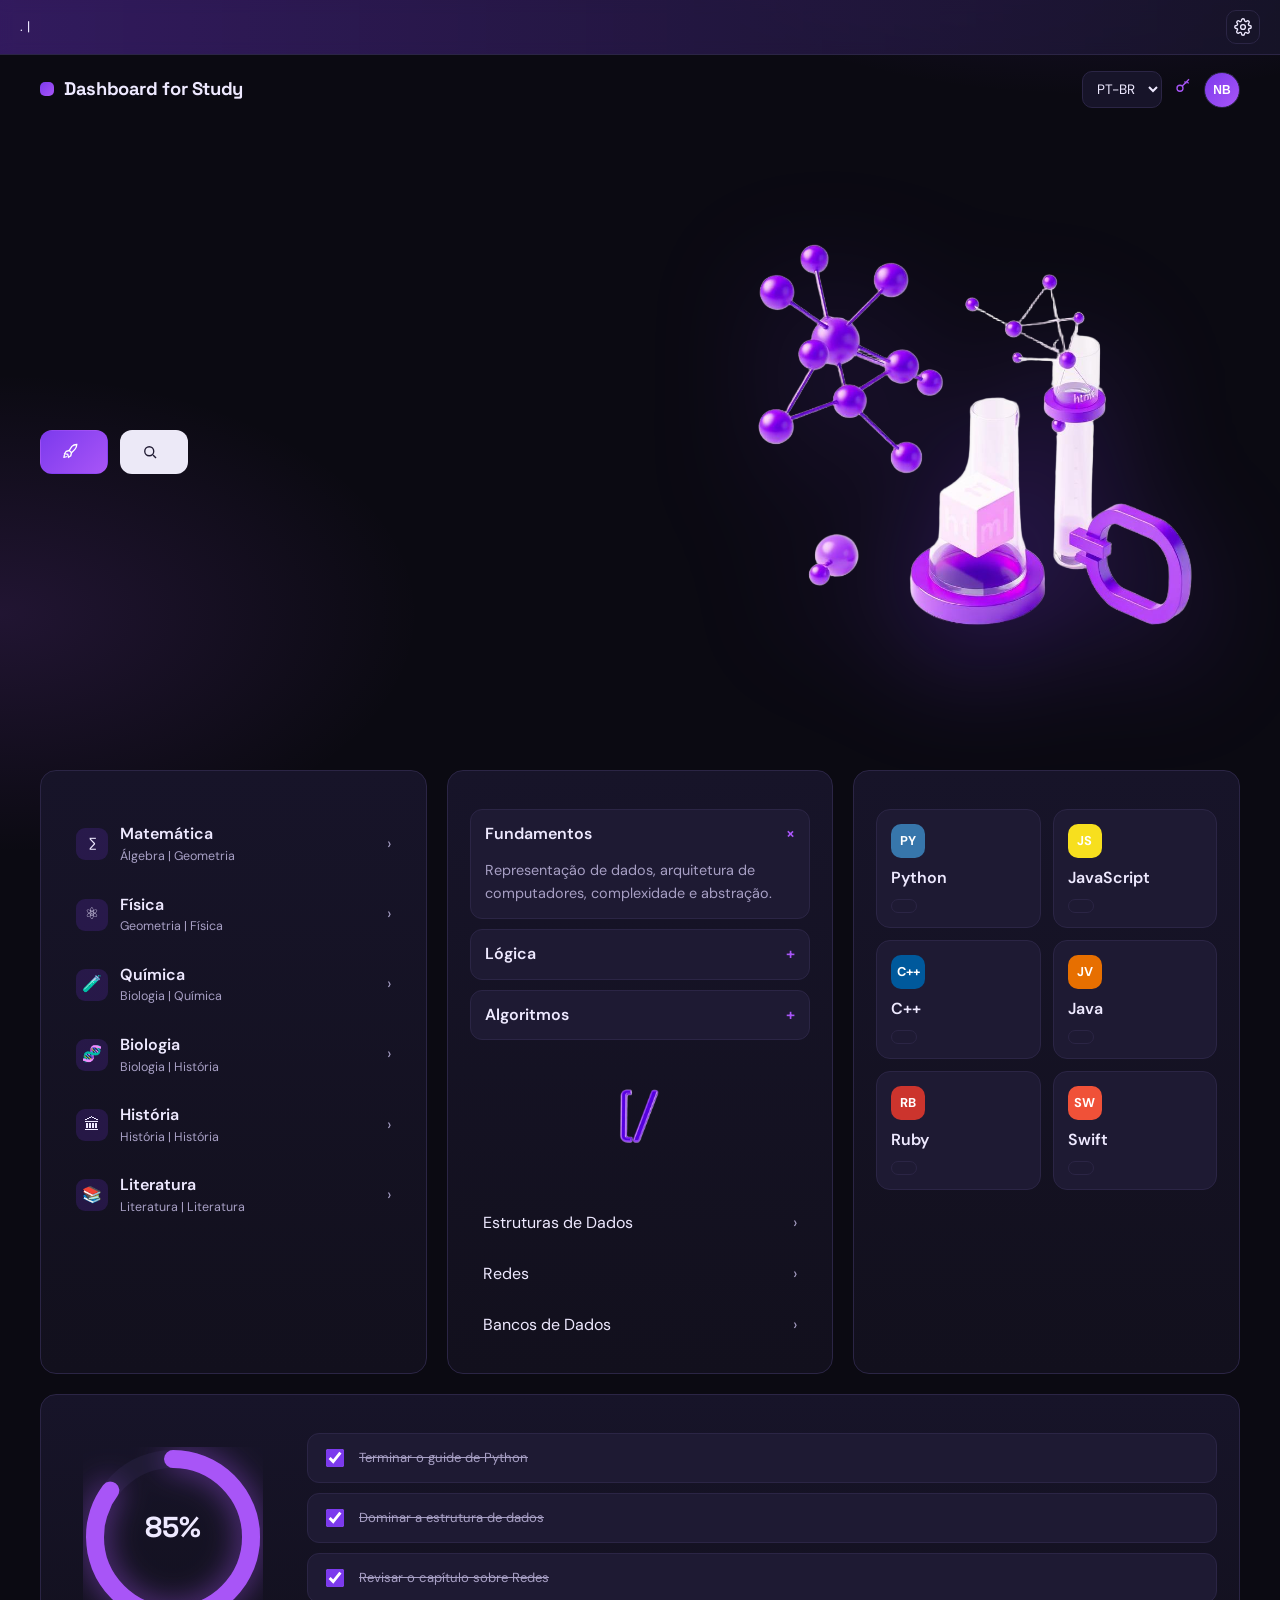
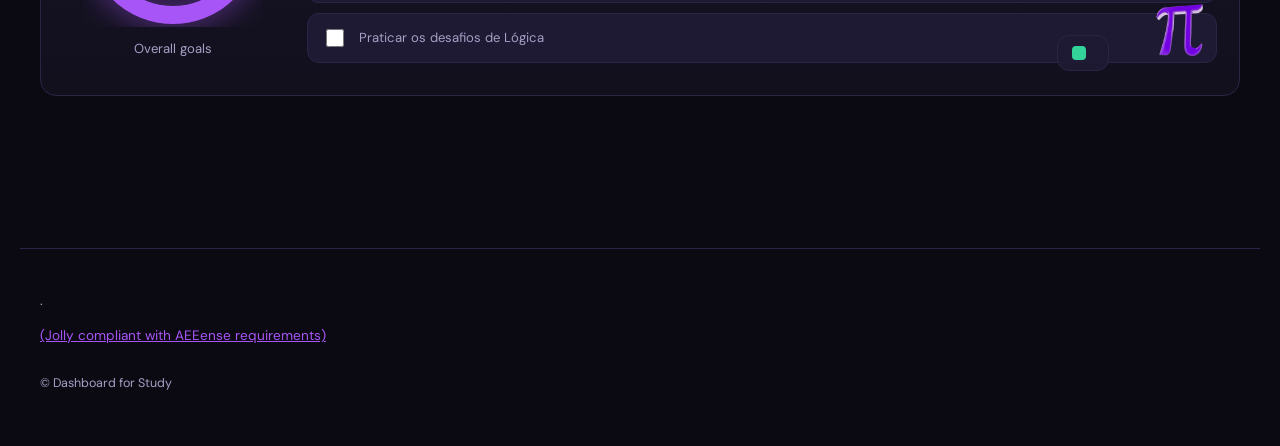
==== public/site/index.html @ 7e85ce49 "Changes Co-authored-by: nicolle-pixel <287515602+nicolle-pixel@users.noreply.github.com>" ====
<!doctype html>
<html lang="pt-BR">
  <head>
    <meta charset="utf-8" />
    <meta name="viewport" content="width=device-width, initial-scale=1" />
    <title>Dashboard for Study — Guia de Estudos e Programação</title>
    <meta
      name="description"
      content="Resumos organizados, snippets de código, teoria essencial e prática para todas as matérias."
    />
    <link rel="preconnect" href="https://fonts.googleapis.com" />
    <link rel="preconnect" href="https://fonts.gstatic.com" crossorigin />
    <link
      rel="stylesheet"
      href="https://fonts.googleapis.com/css2?family=Space+Grotesk:wght@500;700&family=DM+Sans:wght@400;500;700&display=swap"
    />
    <link rel="stylesheet" href="./styles.css" />
  </head>
  <body>
    <!-- Barra de cookies -->
    <div class="cookiebar" id="cookiebar">
      <p class="cookiebar__text">
        <span data-i18n="cookie.text"></span>
        <a href="#" data-i18n="cookie.privacy"></a>.
        <a href="#" data-i18n="cookie.more"></a> |
        <a href="#" id="cookieAccept" data-i18n="cookie.accept"></a>
      </p>
      <button class="iconbtn" id="cookieSettings" aria-label="Configurações de Cookies">
        <svg viewBox="0 0 24 24" width="18" height="18" fill="none" stroke="currentColor" stroke-width="1.8">
          <circle cx="12" cy="12" r="3.2" />
          <path d="M19.4 15a1.7 1.7 0 0 0 .34 1.88l.06.06a2 2 0 1 1-2.83 2.83l-.06-.06a1.7 1.7 0 0 0-1.88-.34 1.7 1.7 0 0 0-1 1.56V21a2 2 0 1 1-4 0v-.09A1.7 1.7 0 0 0 8.9 19.3a1.7 1.7 0 0 0-1.88.34l-.06.06a2 2 0 1 1-2.83-2.83l.06-.06A1.7 1.7 0 0 0 4.7 15a1.7 1.7 0 0 0-1.56-1H3a2 2 0 1 1 0-4h.09A1.7 1.7 0 0 0 4.7 9a1.7 1.7 0 0 0-.34-1.88l-.06-.06a2 2 0 1 1 2.83-2.83l.06.06A1.7 1.7 0 0 0 9 4.7a1.7 1.7 0 0 0 1-1.56V3a2 2 0 1 1 4 0v.09a1.7 1.7 0 0 0 1 1.56 1.7 1.7 0 0 0 1.88-.34l.06-.06a2 2 0 1 1 2.83 2.83l-.06.06A1.7 1.7 0 0 0 19.3 9c.24.6.82 1 1.47 1H21a2 2 0 1 1 0 4h-.09a1.7 1.7 0 0 0-1.51 1z" />
        </svg>
      </button>
    </div>

    <!-- Cabeçalho -->
    <header class="topnav">
      <a class="brand" href="#top">
        <span class="brand__dot"></span>
        Dashboard for Study
      </a>
      <nav class="topnav__right">
        <label class="sr-only" for="lang">Idioma</label>
        <select id="lang" class="select">
          <option value="pt">PT-BR</option>
          <option value="en">EN</option>
          <option value="fr">FR</option>
        </select>
        <a class="keybtn" href="./criador.html" id="creatorKey" aria-label="Área do Criador" title="Área do Criador">
          <svg viewBox="0 0 24 24" width="18" height="18" fill="none" stroke="currentColor" stroke-width="1.8">
            <circle cx="8" cy="15" r="4" />
            <path d="M10.8 12.2 20 3m-3 3 2.5 2.5M14 6l2.5 2.5" />
          </svg>
        </a>
        <button class="avatar" aria-label="Perfil de usuário">NB</button>
      </nav>
    </header>

    <main id="top">
      <!-- Hero -->
      <section class="hero">
        <div class="hero__content">
          <h1 data-i18n="hero.title"></h1>
          <p class="lead" data-i18n="hero.subtitle"></p>
          <div class="hero__cta">
            <a class="btn btn--primary" href="#painel">
              <svg viewBox="0 0 24 24" width="18" height="18" fill="none" stroke="currentColor" stroke-width="1.8">
                <path d="M5 15c-1 2-1 4-1 4s2 0 4-1" />
                <path d="M14.5 4.5C17 2 21 2 21 2s0 4-2.5 6.5L14 13l-3-3z" />
                <path d="M11 10l-4 1-2 3 4 1 1 4 3-2 1-4" />
              </svg>
              <span data-i18n="hero.cta1"></span>
            </a>
            <a class="btn btn--ghost" href="./criador.html">
              <svg viewBox="0 0 24 24" width="18" height="18" fill="none" stroke="currentColor" stroke-width="1.8">
                <circle cx="11" cy="11" r="6" /><path d="M20 20l-4-4" />
              </svg>
              <span data-i18n="hero.cta2"></span>
            </a>
          </div>
        </div>
        <div class="hero__art">
          <img src="./img/hero-3d.png" alt="Ilustração 3D com molécula, grafo de nós e tubo de ensaio" width="1024" height="1024" />
        </div>
      </section>

      <!-- Painel -->
      <section class="grid3" id="painel">
        <!-- Coluna 1 -->
        <article class="card">
          <h2 data-i18n="col1.title"></h2>
          <ul class="subjects" id="subjects"></ul>
        </article>

        <!-- Coluna 2 -->
        <article class="card card--cs">
          <h2 data-i18n="col2.title"></h2>
          <div class="accordion" id="accordion"></div>
          <img class="card__art" src="./img/code-3d.png" alt="Ícone 3D de código" width="768" height="768" loading="lazy" />
          <ul class="links" id="csLinks"></ul>
        </article>

        <!-- Coluna 3 -->
        <article class="card">
          <h2 data-i18n="col3.title"></h2>
          <div class="langs" id="langs"></div>
        </article>
      </section>

      <!-- Metas -->
      <section class="goals">
        <div class="card goals__card">
          <h2 data-i18n="goals.title"></h2>
          <div class="goals__body">
            <div class="donut" id="donut">
              <svg viewBox="0 0 120 120" width="180" height="180">
                <circle class="donut__bg" cx="60" cy="60" r="52" />
                <circle class="donut__fg" id="donutFg" cx="60" cy="60" r="52" />
              </svg>
              <div class="donut__label">
                <strong id="donutPct">85%</strong>
                <span data-i18n="goals.done"></span>
              </div>
              <p class="donut__caption">Overall goals</p>
            </div>
            <ul class="checklist" id="checklist"></ul>
          </div>
          <img class="goals__pi" src="./img/pi-3d.png" alt="Símbolo Pi em 3D" width="640" height="640" loading="lazy" />
          <div class="floatcard">
            <span class="floatcard__box"></span>
            <span data-i18n="goals.float"></span>
          </div>
        </div>
      </section>

      <!-- Publicações recentes -->
      <section class="recent" id="publicacoes">
        <h2 data-i18n="recent.title"></h2>
        <p class="recent__empty hidden" id="recentEmpty" data-i18n="recent.empty"></p>
        <div class="recent__grid" id="recentPosts"></div>
      </section>

      <!-- Tópicos em destaque -->
      <section class="topics">
        <h2 data-i18n="topics.title"></h2>
        <div class="topics__grid" id="topics"></div>
      </section>
    </main>

    <footer class="footer">
      <p class="footer__note">
        <span data-i18n="footer.text"></span>
        <a href="#" data-i18n="cookie.privacy"></a>. <a href="#" data-i18n="cookie.more"></a>
      </p>
      <p class="footer__compliance"><a href="#">(Jolly compliant with AEEense requirements)</a></p>
      <nav class="footer__links">
        <a href="#" data-i18n="cookie.privacy"></a>
        <a href="#" data-i18n="footer.terms"></a>
        <a href="#" id="footerCookieSettings" data-i18n="footer.cookieSettings"></a>
      </nav>
      <p class="footer__copy">© <span id="year"></span> Dashboard for Study</p>
    </footer>

    <script src="./app.js"></script>
  </body>
</html>
---- public/site/styles.css ----
:root {
  --bg: #0b0a12;
  --bg-2: #12101d;
  --surface: #171429;
  --surface-2: #1e1a33;
  --border: #2b2545;
  --text: #eee9ff;
  --muted: #a79fc4;
  --primary: #7c3aed;
  --primary-2: #a855f7;
  --ok: #34d399;
  --radius: 16px;
  --shadow: 0 20px 50px -25px rgba(124, 58, 237, 0.6);
}

* { box-sizing: border-box; }

html { scroll-behavior: smooth; }

body {
  margin: 0;
  background:
    radial-gradient(900px 500px at 85% -10%, rgba(124, 58, 237, 0.25), transparent 60%),
    radial-gradient(700px 400px at 0% 30%, rgba(168, 85, 247, 0.14), transparent 60%),
    var(--bg);
  color: var(--text);
  font-family: "DM Sans", system-ui, sans-serif;
  line-height: 1.55;
}

h1, h2, h3, .brand { font-family: "Space Grotesk", system-ui, sans-serif; letter-spacing: -0.02em; }

a { color: var(--primary-2); }

.sr-only {
  position: absolute; width: 1px; height: 1px; padding: 0; margin: -1px;
  overflow: hidden; clip: rect(0 0 0 0); white-space: nowrap; border: 0;
}

.hidden { display: none !important; }

/* Cookie bar */
.cookiebar {
  position: sticky; top: 0; z-index: 40;
  display: flex; gap: 12px; align-items: center; justify-content: space-between;
  padding: 10px 20px;
  background: linear-gradient(90deg, rgba(124, 58, 237, 0.35), rgba(23, 20, 41, 0.9));
  border-bottom: 1px solid var(--border);
  backdrop-filter: blur(8px);
  font-size: 0.85rem;
}
.cookiebar__text { margin: 0; color: var(--text); }
.iconbtn {
  display: grid; place-items: center;
  width: 34px; height: 34px; flex: none;
  border-radius: 10px; border: 1px solid var(--border);
  background: var(--surface); color: var(--text); cursor: pointer;
}
.iconbtn:hover { background: var(--surface-2); }

/* Top nav */
.topnav {
  display: flex; align-items: center; justify-content: space-between;
  padding: 16px 20px; max-width: 1240px; margin: 0 auto;
}
.brand {
  display: inline-flex; align-items: center; gap: 10px;
  font-size: 1.15rem; font-weight: 700; color: var(--text); text-decoration: none;
}
.brand__dot {
  width: 14px; height: 14px; border-radius: 5px;
  background: linear-gradient(135deg, var(--primary), var(--primary-2));
  box-shadow: var(--shadow);
}
.topnav__right { display: flex; align-items: center; gap: 12px; }
.select {
  background: var(--surface); color: var(--text);
  border: 1px solid var(--border); border-radius: 10px;
  padding: 8px 10px; font: inherit; font-size: 0.85rem; cursor: pointer;
}
.avatar {
  width: 36px; height: 36px; border-radius: 50%; border: 1px solid var(--border);
  background: linear-gradient(135deg, var(--primary), var(--primary-2));
  color: #fff; font-weight: 700; font-size: 0.75rem; cursor: pointer;
}

/* Layout */
main { max-width: 1240px; margin: 0 auto; padding: 0 20px 64px; }

.card {
  position: relative;
  background: linear-gradient(180deg, var(--surface), var(--bg-2));
  border: 1px solid var(--border);
  border-radius: var(--radius);
  padding: 22px;
}
.card h2 { margin: 0 0 16px; font-size: 1.05rem; text-transform: uppercase; letter-spacing: 0.06em; }

/* Hero */
.hero {
  display: grid; grid-template-columns: 1.05fr 0.95fr; gap: 24px; align-items: center;
  padding: 32px 0 48px;
}
.hero h1 { font-size: clamp(2rem, 5vw, 3.4rem); line-height: 1.05; margin: 0 0 16px; }
.lead { color: var(--muted); font-size: 1.05rem; max-width: 46ch; }
.hero__cta { display: flex; flex-wrap: wrap; gap: 12px; margin-top: 26px; }
.hero__art img { width: 100%; height: auto; filter: drop-shadow(0 30px 60px rgba(124, 58, 237, 0.35)); animation: float 7s ease-in-out infinite; }

@keyframes float { 0%,100% { transform: translateY(0); } 50% { transform: translateY(-14px); } }

.btn {
  display: inline-flex; align-items: center; gap: 8px;
  padding: 12px 20px; border-radius: 12px; border: 1px solid transparent;
  font-weight: 600; font-size: 0.95rem; text-decoration: none; cursor: pointer;
  font-family: inherit;
}
.btn--primary { background: linear-gradient(135deg, var(--primary), var(--primary-2)); color: #fff; box-shadow: var(--shadow); }
.btn--primary:hover { filter: brightness(1.08); }
.btn--ghost { background: #ece9f7; color: #201b33; }
.btn--ghost:hover { background: #fff; }

/* Grid 3 colunas */
.grid3 { display: grid; grid-template-columns: repeat(3, 1fr); gap: 20px; }

.subjects, .links, .posts, .checklist { list-style: none; margin: 0; padding: 0; }
.subjects li a, .links li a {
  display: flex; align-items: center; gap: 12px;
  padding: 12px 12px; border-radius: 12px; text-decoration: none; color: var(--text);
  border: 1px solid transparent;
}
.subjects li a:hover, .links li a:hover { background: var(--surface-2); border-color: var(--border); }
.subjects .ico { width: 32px; height: 32px; flex: none; display: grid; place-items: center; border-radius: 9px; background: rgba(124,58,237,0.18); }
.subjects .name { font-weight: 600; }
.subjects .tags { display: block; font-size: 0.78rem; color: var(--muted); }
.arrow { margin-left: auto; color: var(--muted); }

.accordion__item { border: 1px solid var(--border); border-radius: 12px; margin-bottom: 10px; overflow: hidden; background: var(--surface-2); }
.accordion__btn {
  width: 100%; display: flex; align-items: center; justify-content: space-between;
  padding: 12px 14px; background: none; border: 0; color: var(--text);
  font: inherit; font-weight: 600; cursor: pointer;
}
.accordion__btn span.plus { color: var(--primary-2); transition: transform 0.2s; }
.accordion__item.open span.plus { transform: rotate(45deg); }
.accordion__panel { display: none; padding: 0 14px 14px; color: var(--muted); font-size: 0.9rem; }
.accordion__item.open .accordion__panel { display: block; }

.card--cs .card__art { display: block; width: 130px; height: 130px; object-fit: contain; margin: 14px auto; animation: float 6s ease-in-out infinite; }

.langs { display: grid; grid-template-columns: 1fr 1fr; gap: 12px; }
.lang {
  display: flex; flex-direction: column; gap: 8px; align-items: flex-start;
  padding: 14px; border-radius: 14px; background: var(--surface-2); border: 1px solid var(--border);
}
.lang__logo { width: 34px; height: 34px; border-radius: 10px; display: grid; place-items: center; font-weight: 700; font-size: 0.8rem; color: #fff; }
.lang__name { font-weight: 600; }
.lang__btn { font-size: 0.78rem; padding: 6px 12px; border-radius: 9px; border: 1px solid var(--border); background: transparent; color: var(--primary-2); cursor: pointer; font-family: inherit; }
.lang__btn:hover { background: rgba(124,58,237,0.18); }

/* Metas */
.goals { margin-top: 20px; }
.goals__card { overflow: hidden; }
.goals__body { display: grid; grid-template-columns: 220px 1fr; gap: 24px; align-items: center; }
.donut { position: relative; text-align: center; }
.donut svg { transform: rotate(-90deg); }
.donut__bg { fill: none; stroke: var(--surface-2); stroke-width: 12; }
.donut__fg {
  fill: none; stroke: url(#g); stroke: var(--primary-2); stroke-width: 12; stroke-linecap: round;
  stroke-dasharray: 327; stroke-dashoffset: 49; transition: stroke-dashoffset 0.6s ease;
  filter: drop-shadow(0 0 10px rgba(168,85,247,0.6));
}
.donut__label { position: absolute; inset: 0 0 auto; top: 58px; display: grid; }
.donut__label strong { font-size: 1.8rem; font-family: "Space Grotesk", sans-serif; }
.donut__label span { font-size: 0.78rem; color: var(--muted); }
.donut__caption { color: var(--muted); font-size: 0.82rem; margin: 4px 0 0; }

.checklist li { margin-bottom: 10px; }
.checklist label {
  display: flex; align-items: center; gap: 12px; cursor: pointer;
  padding: 12px 14px; border-radius: 12px; background: var(--surface-2); border: 1px solid var(--border);
}
.checklist input { width: 18px; height: 18px; accent-color: var(--primary); }
.checklist input:checked + span { color: var(--muted); text-decoration: line-through; }

.goals__pi { position: absolute; right: 12px; bottom: 12px; width: 96px; height: 96px; object-fit: contain; opacity: 0.9; animation: float 8s ease-in-out infinite; pointer-events: none; }
.floatcard {
  position: absolute; right: 130px; bottom: 24px;
  display: inline-flex; align-items: center; gap: 8px;
  padding: 10px 14px; border-radius: 12px; font-size: 0.78rem;
  background: rgba(30, 26, 51, 0.9); border: 1px solid var(--border);
  box-shadow: var(--shadow); animation: float 5.5s ease-in-out infinite;
}
.floatcard__box { width: 14px; height: 14px; border-radius: 4px; background: var(--ok); }

/* Criador */
.creator { margin-top: 20px; display: grid; gap: 20px; }
.creator__card { max-width: 520px; }
.creator__panel { display: grid; gap: 20px; }
.form { display: grid; gap: 8px; }
label { font-size: 0.82rem; color: var(--muted); }
.input, .editor {
  width: 100%; padding: 12px 14px; border-radius: 12px;
  background: var(--surface-2); border: 1px solid var(--border); color: var(--text);
  font: inherit;
}
.input:focus, .editor:focus { outline: 2px solid var(--primary); }
.hint { font-size: 0.78rem; color: var(--muted); margin: 2px 0 6px; }
.form .btn { justify-content: center; margin-top: 6px; }

.code {
  margin: 0; padding: 18px; border-radius: 12px; overflow-x: auto;
  background: #0e0b1a; border: 1px solid var(--border);
  font-family: ui-monospace, "SFMono-Regular", Menlo, monospace; font-size: 0.86rem; line-height: 1.7;
}
.tok-key { color: #c084fc; }
.tok-str { color: #6ee7b7; }
.tok-num { color: #fbbf24; }
.tok-com { color: #6b6486; font-style: italic; }
.tok-fn { color: #60a5fa; }

.toolbar { display: flex; flex-wrap: wrap; gap: 6px; margin: 10px 0; }
.toolbar button {
  min-width: 36px; height: 34px; border-radius: 9px; cursor: pointer;
  background: var(--surface-2); border: 1px solid var(--border); color: var(--text); font: inherit;
}
.toolbar button:hover { background: rgba(124,58,237,0.25); }
.editor { min-height: 160px; }
.editor blockquote { border-left: 3px solid var(--primary); margin: 8px 0; padding-left: 12px; color: var(--muted); }

.statusbar { display: flex; flex-wrap: wrap; align-items: center; gap: 16px; margin-top: 14px; }
.check { display: inline-flex; align-items: center; gap: 8px; color: var(--text); font-size: 0.9rem; }
.check input { accent-color: var(--primary); }
.statusbar .btn { margin-left: auto; }

.posts li { padding: 12px 14px; border-radius: 12px; background: var(--surface-2); border: 1px solid var(--border); margin-top: 10px; }
.posts .badge { font-size: 0.7rem; padding: 2px 8px; border-radius: 999px; background: rgba(124,58,237,0.25); color: var(--primary-2); margin-left: 8px; }

/* Tópicos */
.topics { margin-top: 40px; }
.topics h2 { font-size: 1.1rem; text-transform: uppercase; letter-spacing: 0.06em; }
.topics__grid { display: grid; grid-template-columns: repeat(3, 1fr); gap: 20px; }
.topics__col { background: var(--surface); border: 1px solid var(--border); border-radius: var(--radius); padding: 20px; }
.topics__col h3 { margin: 0 0 10px; font-size: 0.95rem; }
.topics__col a { display: block; padding: 6px 0; font-size: 0.9rem; color: var(--muted); text-decoration: none; }
.topics__col a:hover { color: var(--primary-2); }

/* Footer */
.footer {
  border-top: 1px solid var(--border); margin-top: 48px; padding: 28px 20px 40px;
  max-width: 1240px; margin-inline: auto; color: var(--muted); font-size: 0.85rem;
}
.footer__links { display: flex; flex-wrap: wrap; gap: 18px; margin-top: 12px; }
.footer__copy { margin-top: 14px; font-size: 0.78rem; }

@media (max-width: 980px) {
  .hero { grid-template-columns: 1fr; }
  .grid3, .topics__grid { grid-template-columns: 1fr; }
  .goals__body { grid-template-columns: 1fr; justify-items: center; }
  .goals__pi, .floatcard { position: static; margin-top: 16px; }
  .floatcard { display: inline-flex; }
}

@media (max-width: 560px) {
  .cookiebar { flex-direction: column; align-items: flex-start; }
  .langs { grid-template-columns: 1fr; }
}
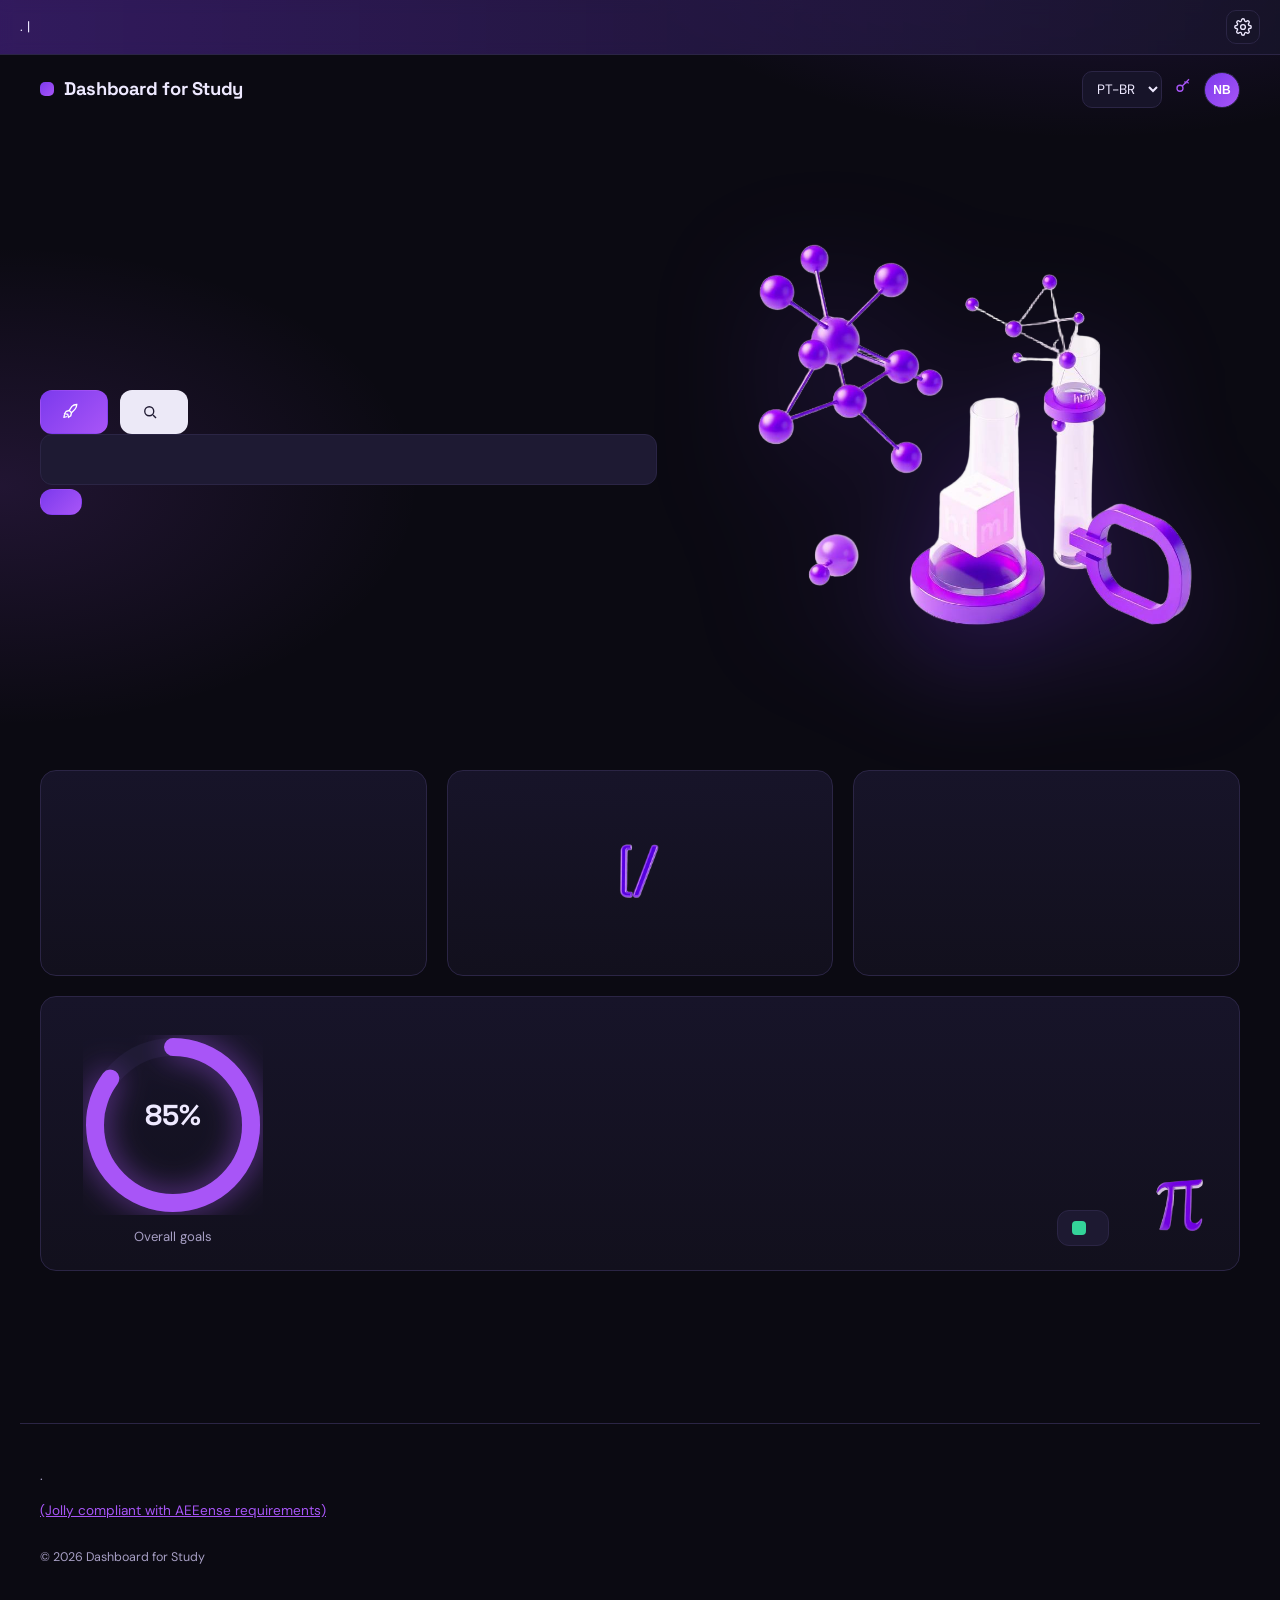
==== commit 13dc013a: "Changes Co-authored-by: nicolle-pixel <287515602+nicolle-pixel@users.noreply.github.com>" ====
--- a/public/site/index.html
+++ b/public/site/index.html
@@ -78,11 +78,24 @@
               <span data-i18n="hero.cta2"></span>
             </a>
           </div>
+          <form class="search" id="searchForm" role="search">
+            <input class="input search__input" id="searchInput" type="search" data-i18n-ph="search.ph" aria-label="Buscar" />
+            <button class="btn btn--primary" type="submit" data-i18n="search.btn"></button>
+          </form>
         </div>
         <div class="hero__art">
           <img src="./img/hero-3d.png" alt="Ilustração 3D com molécula, grafo de nós e tubo de ensaio" width="1024" height="1024" />
         </div>
       </section>
+
+      <!-- Resultados da busca -->
+      <section class="results hidden" id="searchResults">
+        <h2 data-i18n="search.title"></h2>
+        <p class="results__info" id="searchInfo"></p>
+        <div class="results__grid" id="searchList"></div>
+        <button class="btn btn--ghost btn--sm" type="button" id="searchClear" data-i18n="search.clear"></button>
+      </section>
+
 
       <!-- Painel -->
       <section class="grid3" id="painel">
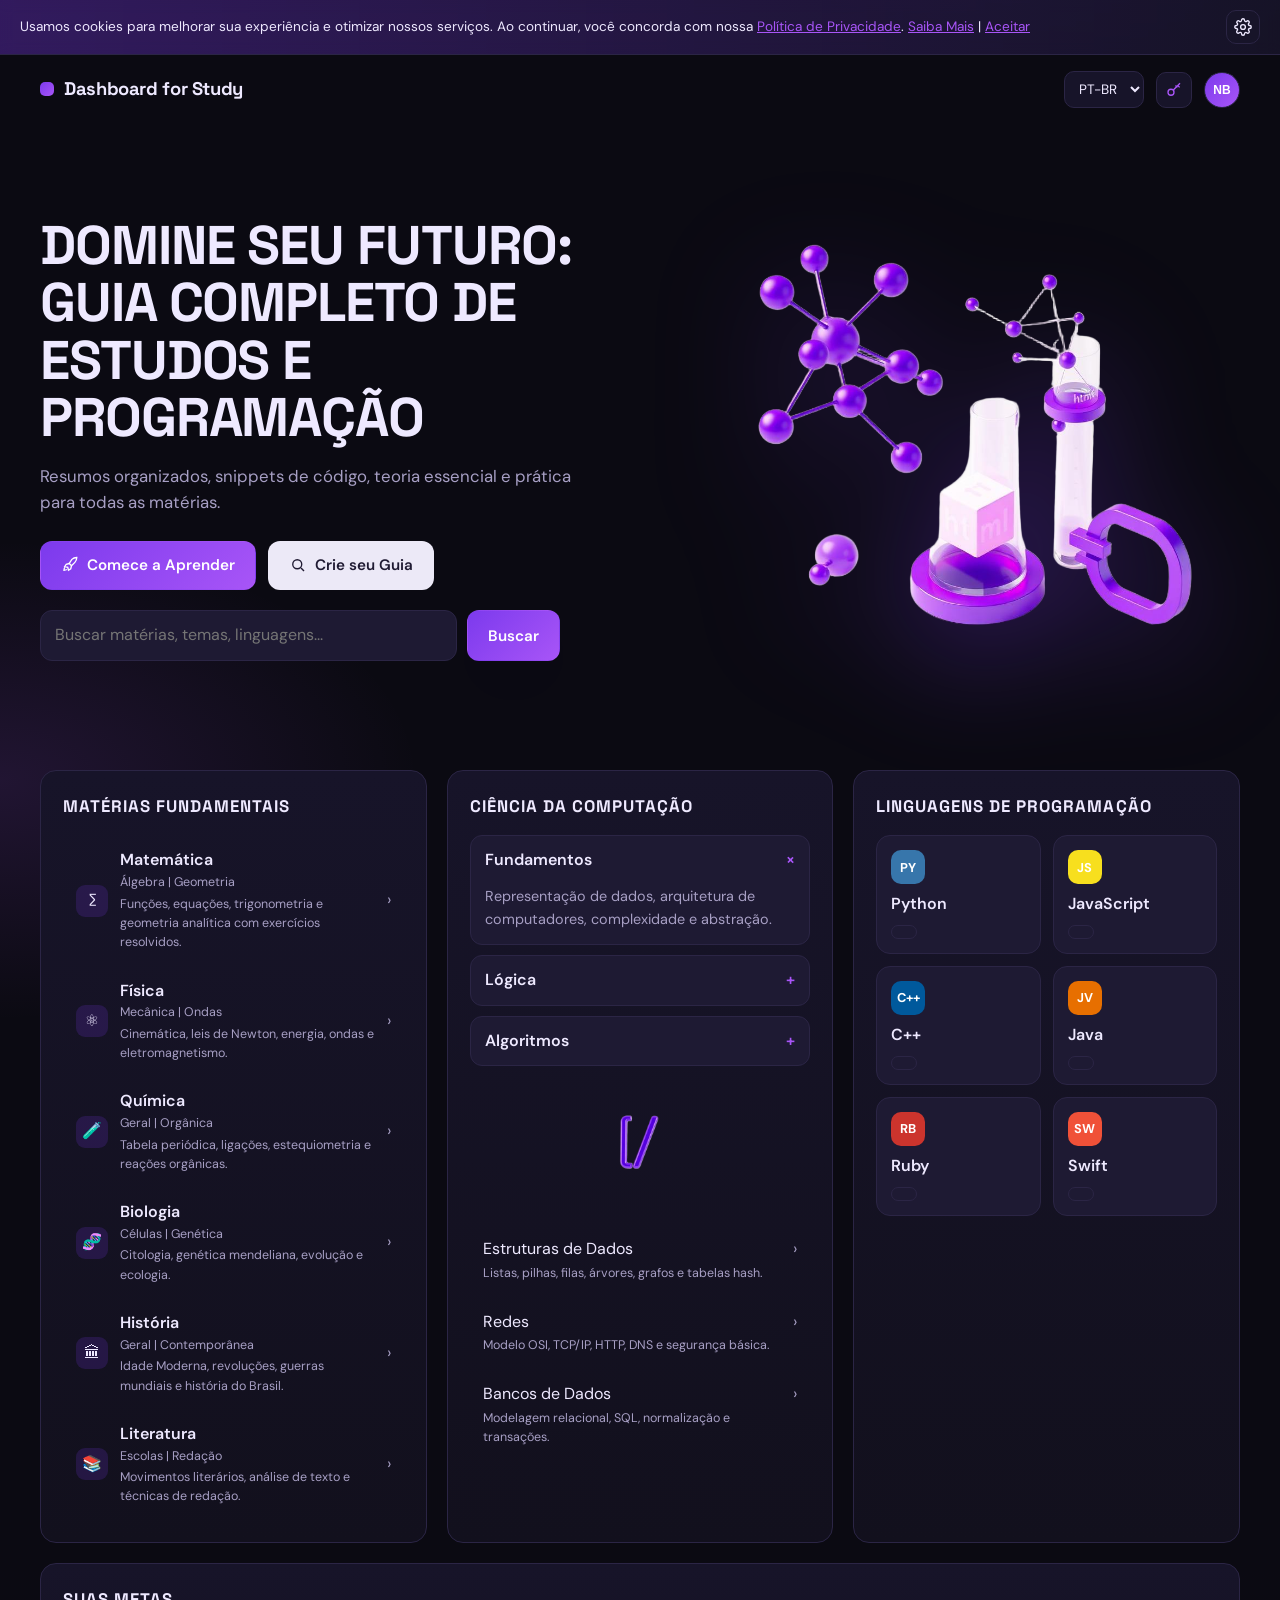
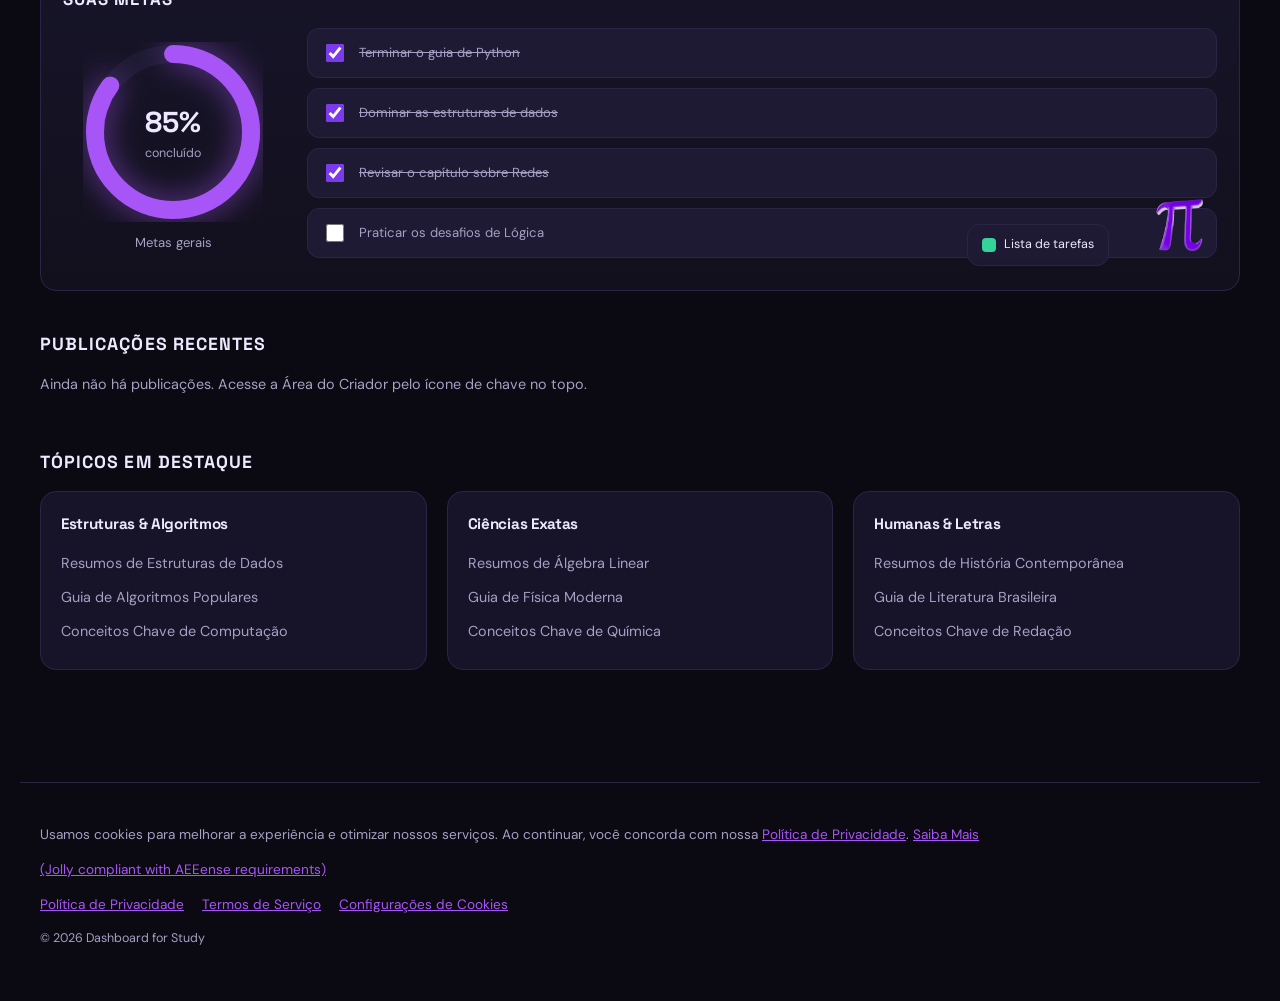
==== commit 0ebd40a2: "Changes Co-authored-by: nicolle-pixel <287515602+nicolle-pixel@users.noreply.github.com>" ====
--- a/public/site/index.html
+++ b/public/site/index.html
@@ -134,7 +134,7 @@
                 <strong id="donutPct">85%</strong>
                 <span data-i18n="goals.done"></span>
               </div>
-              <p class="donut__caption">Overall goals</p>
+              <p class="donut__caption" data-i18n="goals.overall"></p>
             </div>
             <ul class="checklist" id="checklist"></ul>
           </div>
@@ -174,6 +174,8 @@
       <p class="footer__copy">© <span id="year"></span> Dashboard for Study</p>
     </footer>
 
+    <script src="./i18n.js"></script>
+    <script src="./data.js"></script>
     <script src="./app.js"></script>
   </body>
 </html>
--- a/public/site/styles.css
+++ b/public/site/styles.css
@@ -264,3 +264,51 @@
   .cookiebar { flex-direction: column; align-items: flex-start; }
   .langs { grid-template-columns: 1fr; }
 }
+
+/* Chave da Área do Criador */
+.keybtn {
+  display: grid; place-items: center; width: 36px; height: 36px;
+  border-radius: 10px; border: 1px solid var(--border);
+  background: var(--surface); color: var(--primary-2);
+}
+.keybtn:hover { background: var(--surface-2); }
+
+/* Busca */
+.search { display: flex; gap: 10px; margin-top: 20px; max-width: 520px; }
+.search__input { flex: 1; }
+.btn--sm { padding: 8px 14px; font-size: 0.85rem; }
+.btn--danger { background: #7f1d3a; color: #fff; }
+
+.results { margin: 8px 0 28px; }
+.results h2 { font-size: 1.05rem; text-transform: uppercase; letter-spacing: 0.06em; }
+.results__info { color: var(--muted); font-size: 0.88rem; }
+.results__grid { display: grid; grid-template-columns: repeat(3, 1fr); gap: 14px; margin-bottom: 14px; }
+.result { background: var(--surface); border: 1px solid var(--border); border-radius: 14px; padding: 16px; }
+.result h3 { margin: 6px 0 6px; font-size: 0.98rem; }
+.result__group { font-size: 0.7rem; text-transform: uppercase; letter-spacing: 0.08em; color: var(--primary-2); }
+.result__text { margin: 0; font-size: 0.85rem; color: var(--muted); }
+
+/* Resumos nas listas */
+.subjects .summary, .links .summary { display: block; font-size: 0.78rem; color: var(--muted); margin-top: 2px; }
+.links li a { align-items: flex-start; }
+
+/* Publicações recentes */
+.recent { margin-top: 40px; }
+.recent h2 { font-size: 1.1rem; text-transform: uppercase; letter-spacing: 0.06em; }
+.recent__empty { color: var(--muted); font-size: 0.9rem; }
+.recent__grid { display: grid; grid-template-columns: repeat(3, 1fr); gap: 16px; }
+.postcard { background: var(--surface); border: 1px solid var(--border); border-radius: var(--radius); padding: 18px; }
+.postcard h3 { margin: 0 0 6px; font-size: 1rem; }
+.postcard__meta { margin: 0 0 8px; font-size: 0.75rem; color: var(--primary-2); }
+.postcard__text { margin: 0; font-size: 0.88rem; color: var(--muted); }
+
+/* Lista de posts na área do criador */
+.posts__head { display: flex; align-items: center; justify-content: space-between; gap: 12px; }
+.posts__row { display: flex; align-items: center; gap: 10px; flex-wrap: wrap; }
+.posts__actions { margin-left: auto; display: flex; gap: 8px; }
+.posts__date { font-size: 0.75rem; color: var(--muted); }
+
+@media (max-width: 980px) {
+  .results__grid, .recent__grid { grid-template-columns: 1fr; }
+  .search { flex-direction: column; }
+}
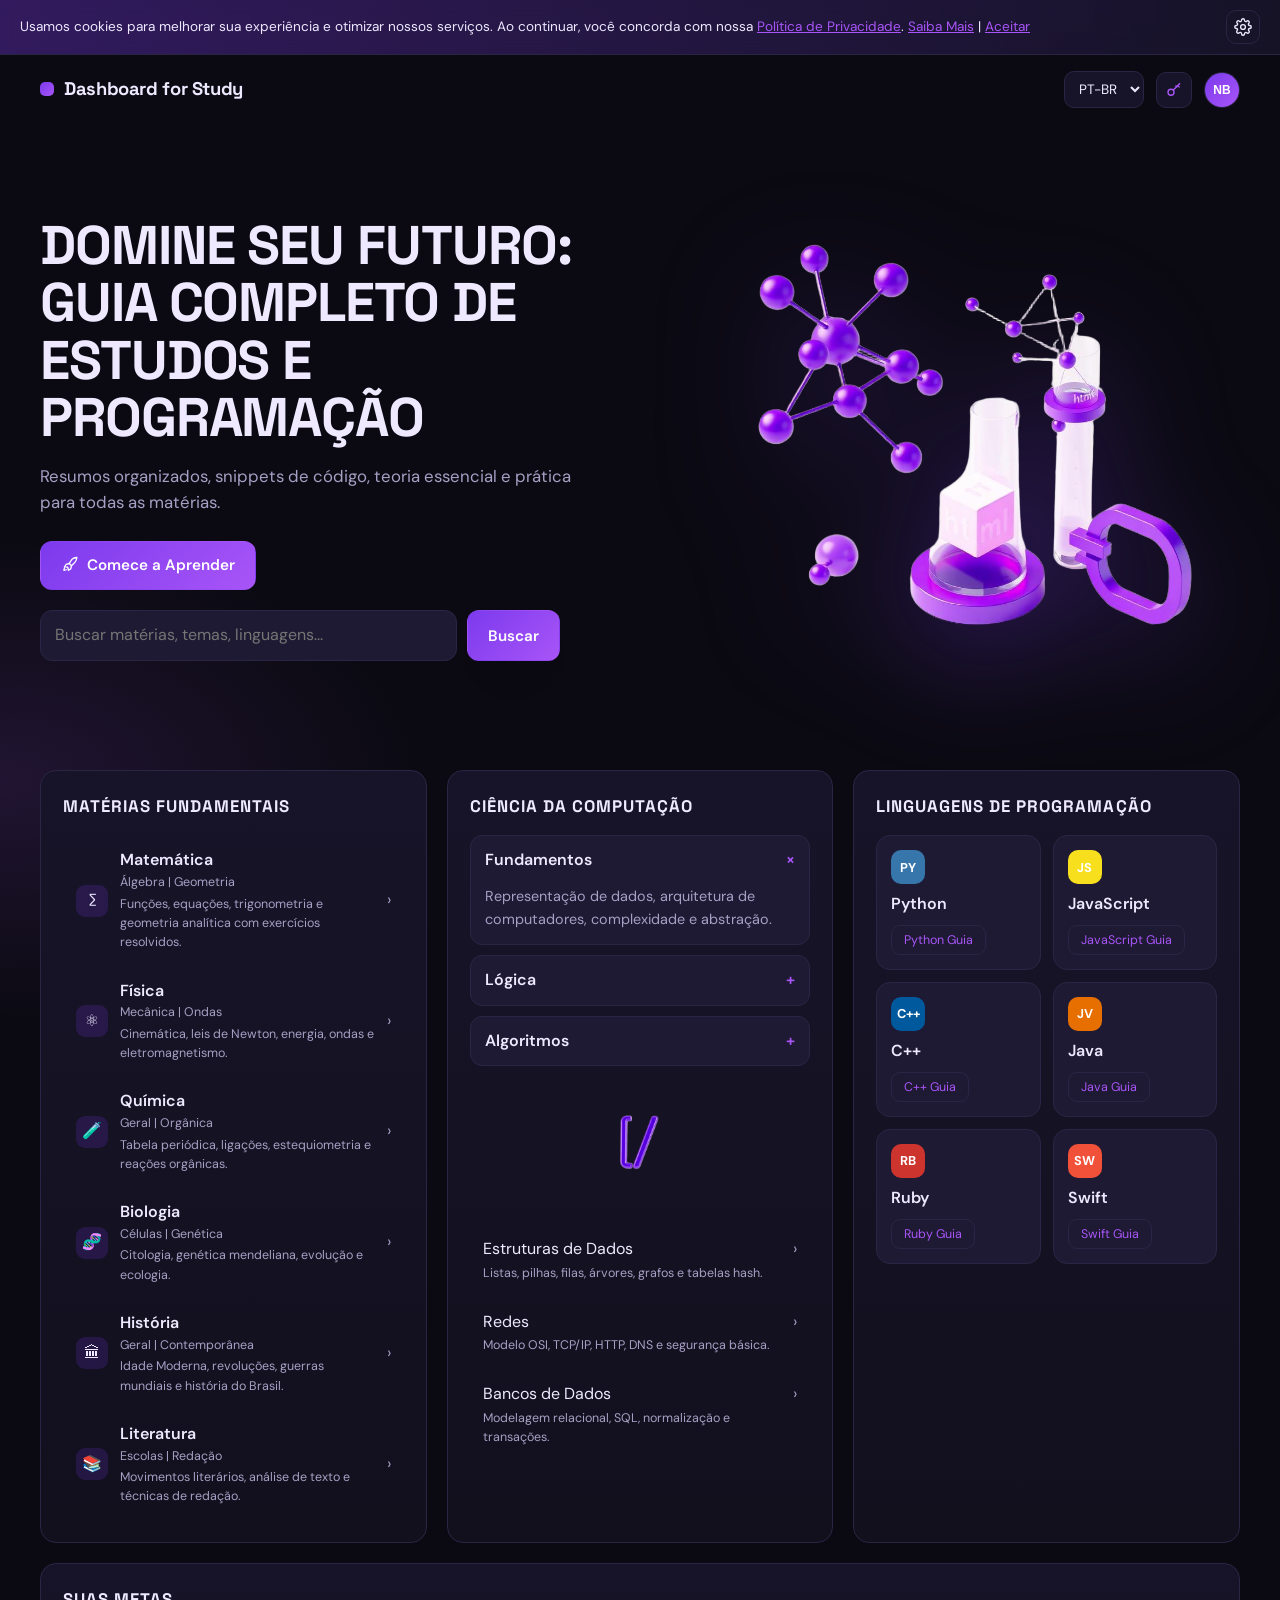
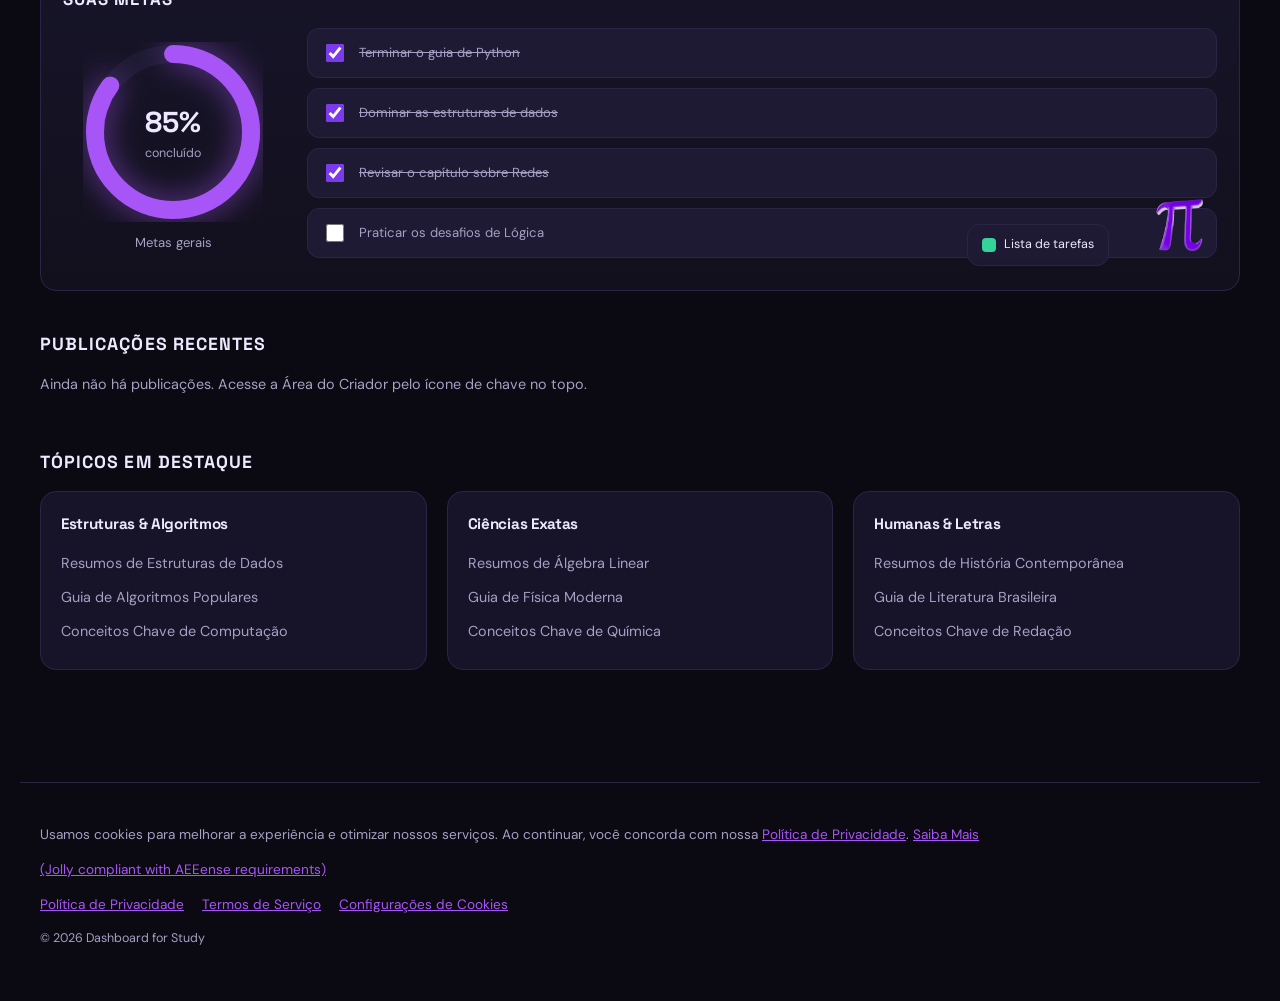
==== commit 7022e96f: "Changes Co-authored-by: nicolle-pixel <287515602+nicolle-pixel@users.noreply.github.com>" ====
--- a/public/site/index.html
+++ b/public/site/index.html
@@ -70,12 +70,6 @@
                 <path d="M11 10l-4 1-2 3 4 1 1 4 3-2 1-4" />
               </svg>
               <span data-i18n="hero.cta1"></span>
-            </a>
-            <a class="btn btn--ghost" href="./criador.html">
-              <svg viewBox="0 0 24 24" width="18" height="18" fill="none" stroke="currentColor" stroke-width="1.8">
-                <circle cx="11" cy="11" r="6" /><path d="M20 20l-4-4" />
-              </svg>
-              <span data-i18n="hero.cta2"></span>
             </a>
           </div>
           <form class="search" id="searchForm" role="search">
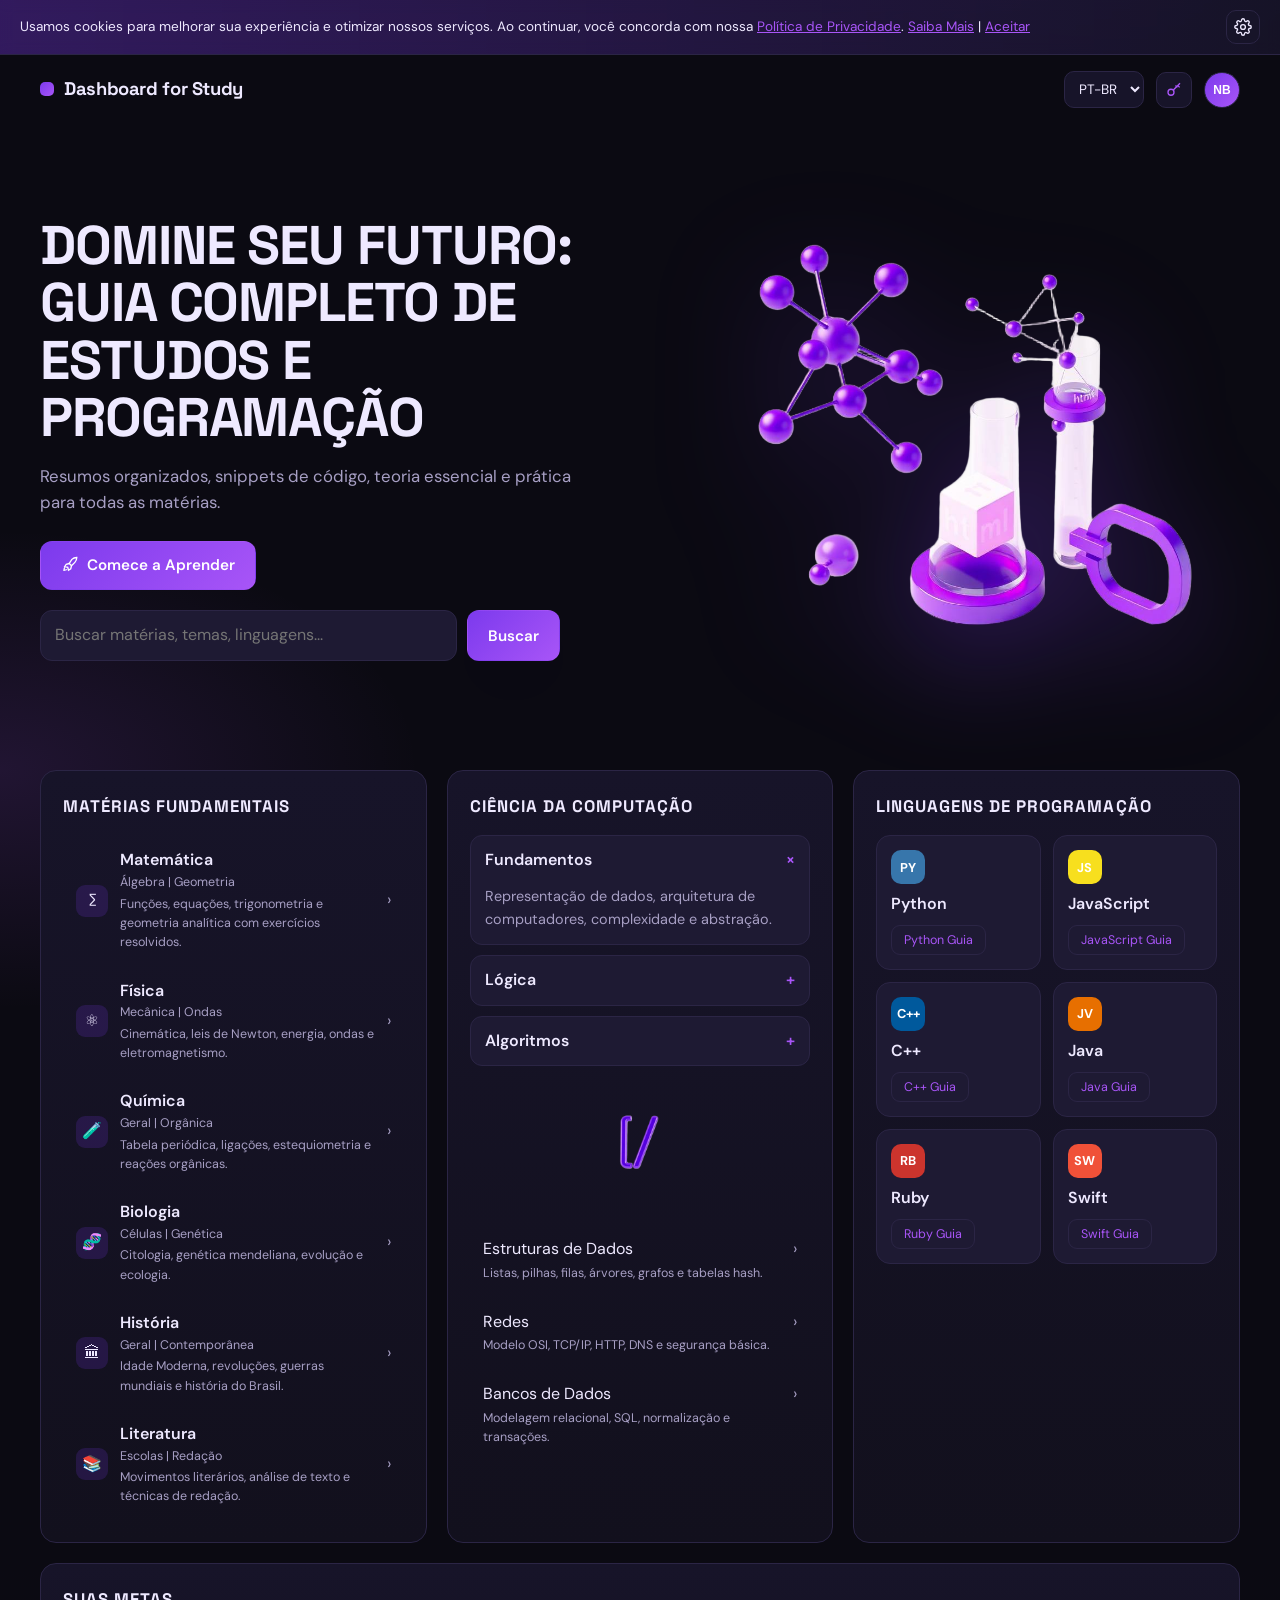
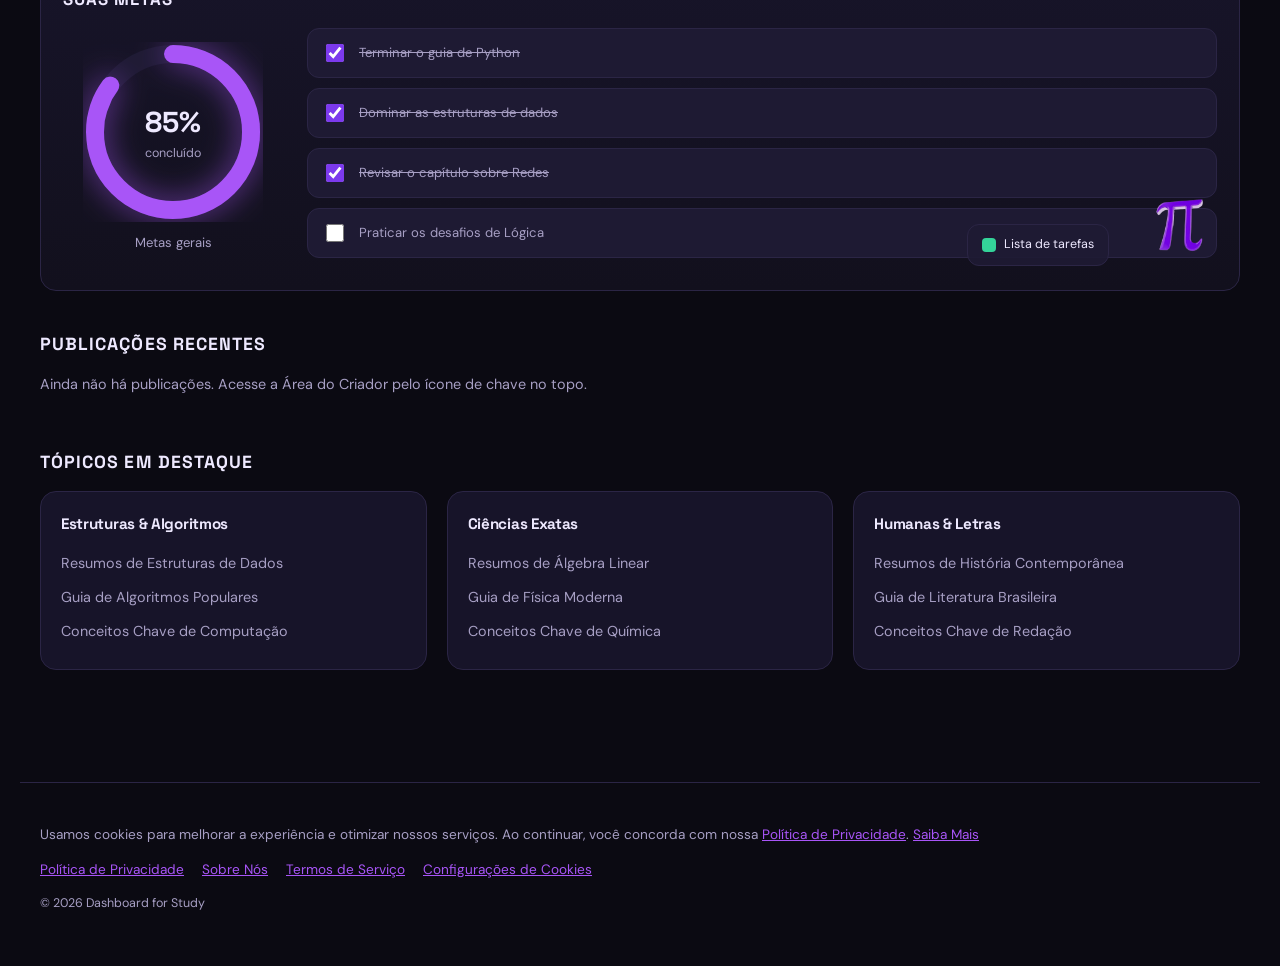
==== commit e4dd47a2: "Changes Co-authored-by: nicolle-pixel <287515602+nicolle-pixel@users.noreply.github.com>" ====
--- a/public/site/index.html
+++ b/public/site/index.html
@@ -21,8 +21,8 @@
     <div class="cookiebar" id="cookiebar">
       <p class="cookiebar__text">
         <span data-i18n="cookie.text"></span>
-        <a href="#" data-i18n="cookie.privacy"></a>.
-        <a href="#" data-i18n="cookie.more"></a> |
+        <a href="#" data-page="privacy" data-i18n="cookie.privacy"></a>.
+        <a href="#" data-page="about" data-i18n="cookie.more"></a> |
         <a href="#" id="cookieAccept" data-i18n="cookie.accept"></a>
       </p>
       <button class="iconbtn" id="cookieSettings" aria-label="Configurações de Cookies">
@@ -157,19 +157,29 @@
     <footer class="footer">
       <p class="footer__note">
         <span data-i18n="footer.text"></span>
-        <a href="#" data-i18n="cookie.privacy"></a>. <a href="#" data-i18n="cookie.more"></a>
+        <a href="#" data-page="privacy" data-i18n="cookie.privacy"></a>. <a href="#" data-page="about" data-i18n="cookie.more"></a>
       </p>
-      <p class="footer__compliance"><a href="#">(Jolly compliant with AEEense requirements)</a></p>
       <nav class="footer__links">
-        <a href="#" data-i18n="cookie.privacy"></a>
-        <a href="#" data-i18n="footer.terms"></a>
+        <a href="#" data-page="privacy" data-i18n="cookie.privacy"></a>
+        <a href="#" data-page="about" data-i18n="footer.about"></a>
+        <a href="#" data-page="terms" data-i18n="footer.terms"></a>
         <a href="#" id="footerCookieSettings" data-i18n="footer.cookieSettings"></a>
       </nav>
       <p class="footer__copy">© <span id="year"></span> Dashboard for Study</p>
     </footer>
 
+    <!-- Modal de conteúdo -->
+    <div class="modal hidden" id="detailModal" role="dialog" aria-modal="true" aria-labelledby="detailTitle">
+      <div class="modal__backdrop" id="detailBackdrop"></div>
+      <div class="modal__box">
+        <button class="modal__close" type="button" id="detailClose" aria-label="Fechar">×</button>
+        <div class="modal__content" id="detailContent"></div>
+      </div>
+    </div>
+
     <script src="./i18n.js"></script>
     <script src="./data.js"></script>
     <script src="./app.js"></script>
+
   </body>
 </html>
--- a/public/site/styles.css
+++ b/public/site/styles.css
@@ -312,3 +312,32 @@
   .results__grid, .recent__grid { grid-template-columns: 1fr; }
   .search { flex-direction: column; }
 }
+
+/* ---------- Modal de conteúdo ---------- */
+body.noscroll { overflow: hidden; }
+.modal { position: fixed; inset: 0; z-index: 80; display: flex; align-items: center; justify-content: center; padding: 20px; }
+.modal.hidden { display: none; }
+.modal__backdrop { position: absolute; inset: 0; background: rgba(6, 4, 16, 0.78); backdrop-filter: blur(3px); }
+.modal__box {
+  position: relative; width: min(720px, 100%); max-height: 84vh; overflow-y: auto;
+  background: #14102a; border: 1px solid rgba(160, 130, 255, 0.28); border-radius: 18px;
+  padding: 28px 26px; box-shadow: 0 30px 80px rgba(0, 0, 0, 0.55);
+}
+.modal__close {
+  position: absolute; top: 12px; right: 14px; width: 34px; height: 34px; border-radius: 50%;
+  border: 1px solid rgba(160, 130, 255, 0.3); background: rgba(255, 255, 255, 0.06);
+  color: #fff; font-size: 20px; line-height: 1; cursor: pointer;
+}
+.modal__close:hover { background: rgba(160, 130, 255, 0.25); }
+.modal__box h2 { margin: 0 0 8px; font-size: 24px; }
+.modal__intro { margin: 0 0 18px; color: rgba(230, 226, 255, 0.78); }
+.modal__section { margin-bottom: 18px; }
+.modal__section h3 { margin: 0 0 8px; font-size: 15px; text-transform: uppercase; letter-spacing: 0.08em; color: #b39bff; }
+.modal__section ul { margin: 0; padding-left: 18px; display: grid; gap: 6px; color: rgba(230, 226, 255, 0.85); }
+.modal__code {
+  margin: 0; padding: 14px 16px; border-radius: 12px; overflow-x: auto;
+  background: #0c0920; border: 1px solid rgba(160, 130, 255, 0.2);
+  font-family: ui-monospace, SFMono-Regular, Menlo, monospace; font-size: 13px; color: #d9d4ff; white-space: pre;
+}
+.lang { cursor: pointer; }
+.links a[data-topic] { cursor: pointer; }
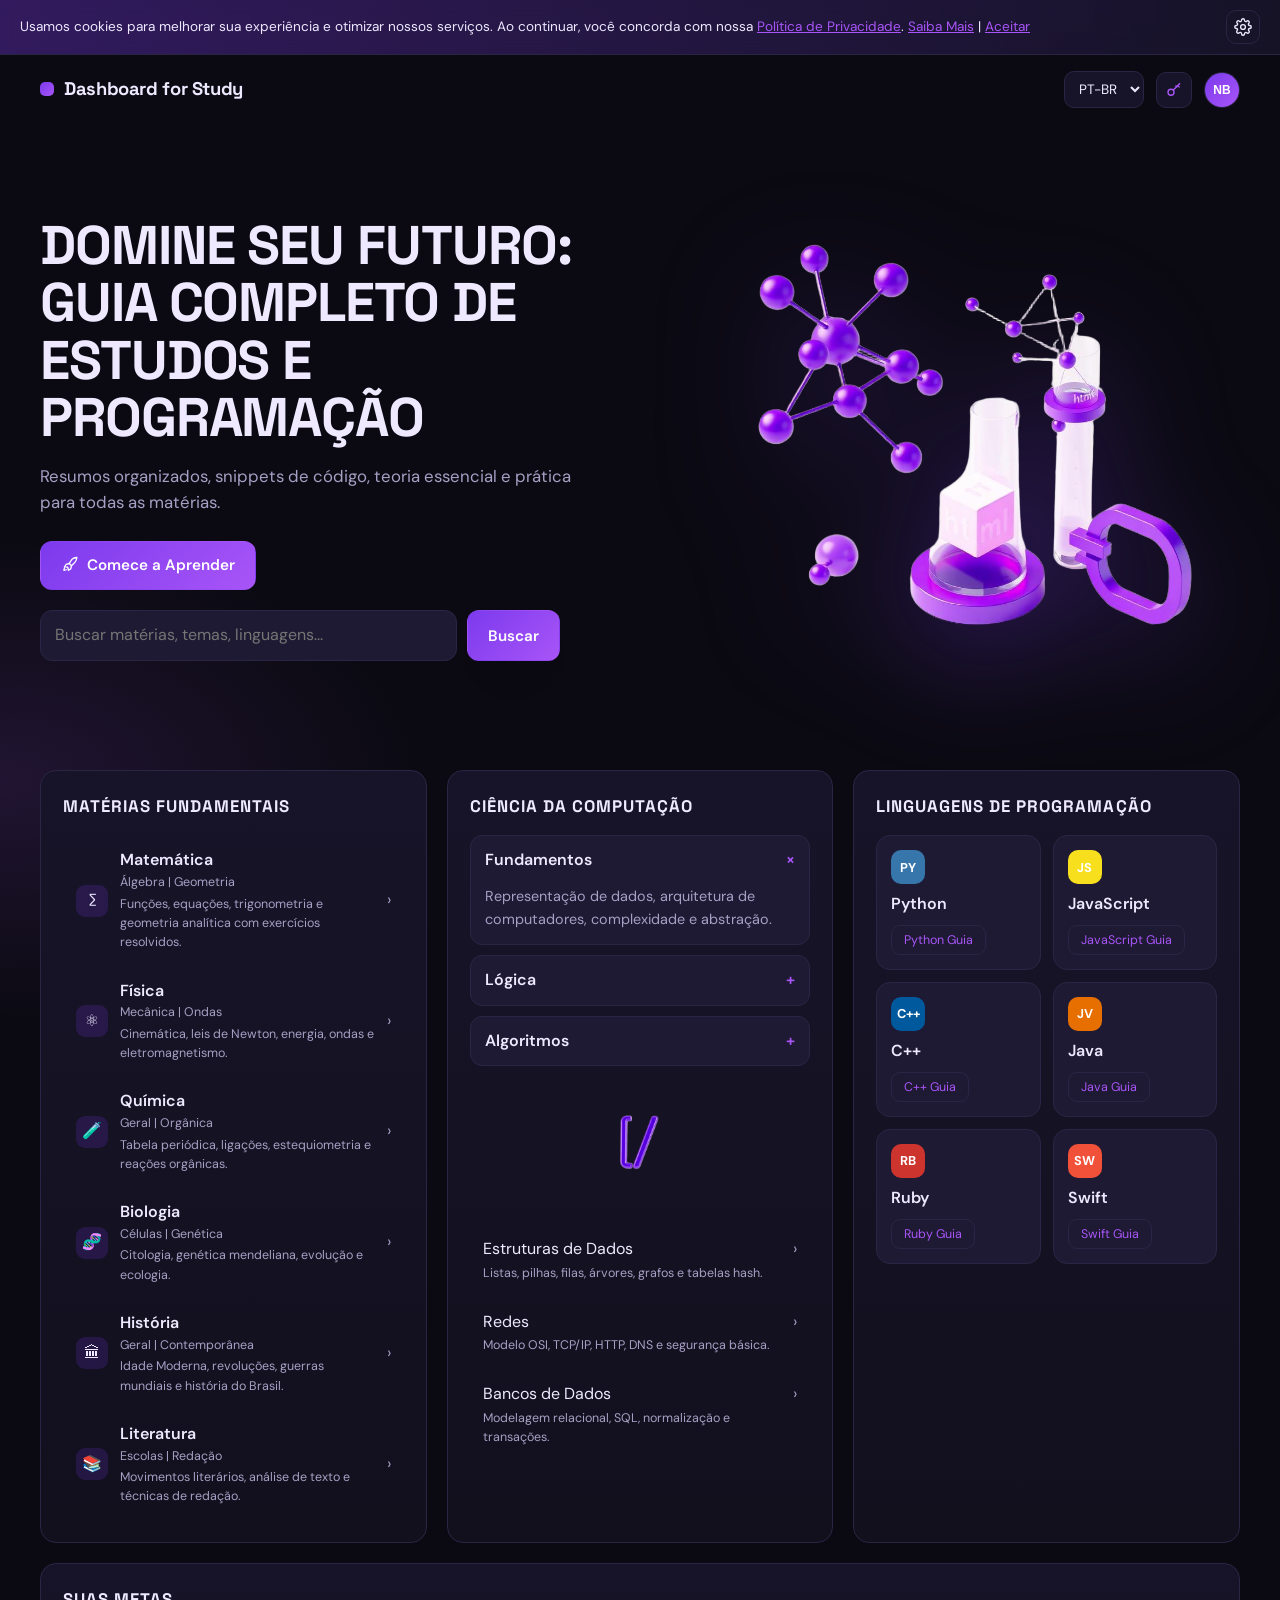
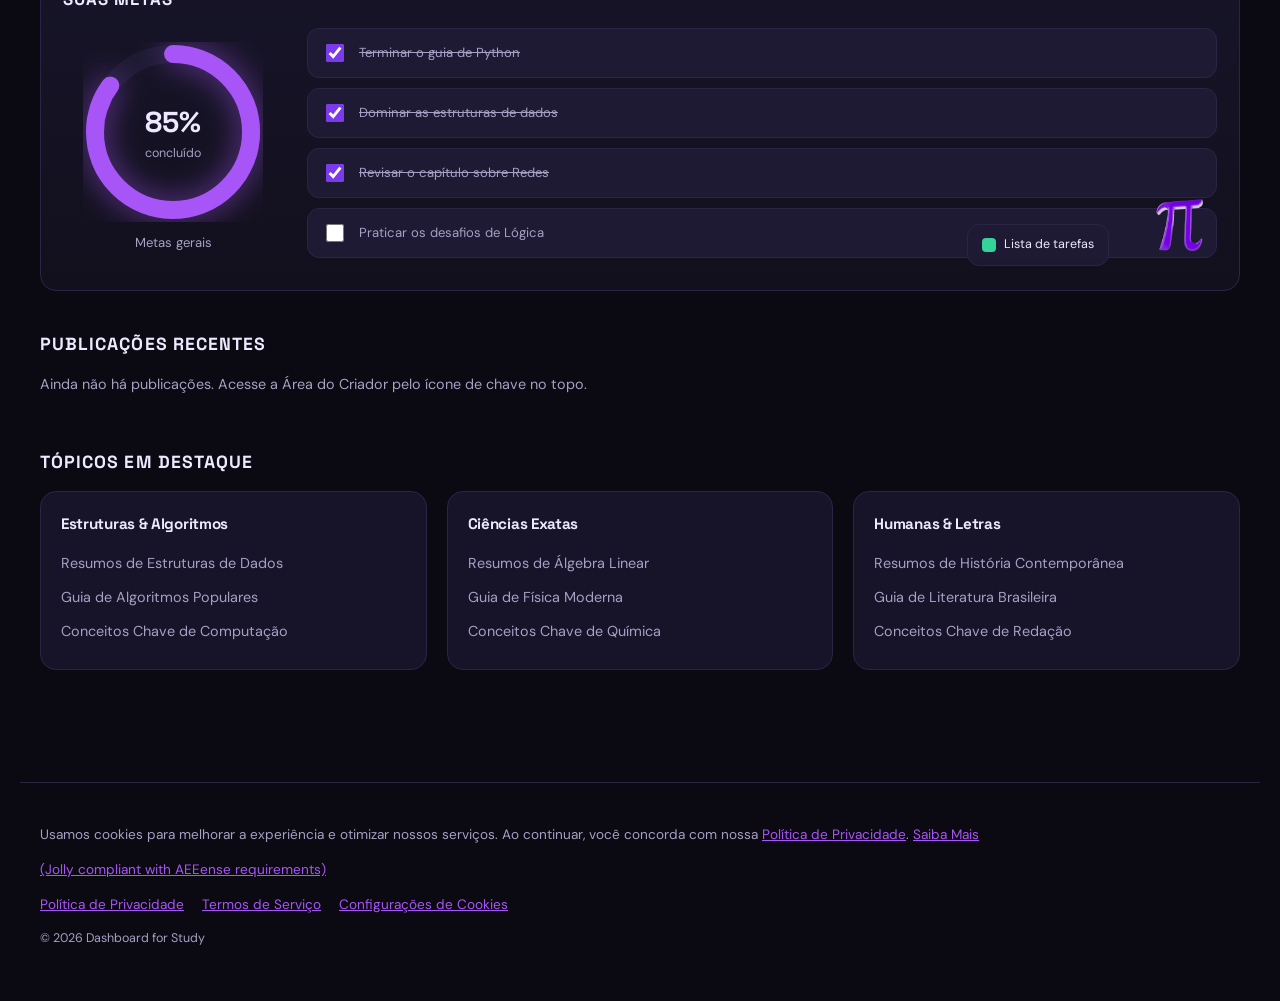
==== commit 6e1d78b2: "Reverted to commit a8ef98a32c88400fe3df9040d3e87e9cfb9f43e2" ====
--- a/public/site/index.html
+++ b/public/site/index.html
@@ -21,8 +21,8 @@
     <div class="cookiebar" id="cookiebar">
       <p class="cookiebar__text">
         <span data-i18n="cookie.text"></span>
-        <a href="#" data-page="privacy" data-i18n="cookie.privacy"></a>.
-        <a href="#" data-page="about" data-i18n="cookie.more"></a> |
+        <a href="#" data-i18n="cookie.privacy"></a>.
+        <a href="#" data-i18n="cookie.more"></a> |
         <a href="#" id="cookieAccept" data-i18n="cookie.accept"></a>
       </p>
       <button class="iconbtn" id="cookieSettings" aria-label="Configurações de Cookies">
@@ -157,29 +157,19 @@
     <footer class="footer">
       <p class="footer__note">
         <span data-i18n="footer.text"></span>
-        <a href="#" data-page="privacy" data-i18n="cookie.privacy"></a>. <a href="#" data-page="about" data-i18n="cookie.more"></a>
+        <a href="#" data-i18n="cookie.privacy"></a>. <a href="#" data-i18n="cookie.more"></a>
       </p>
+      <p class="footer__compliance"><a href="#">(Jolly compliant with AEEense requirements)</a></p>
       <nav class="footer__links">
-        <a href="#" data-page="privacy" data-i18n="cookie.privacy"></a>
-        <a href="#" data-page="about" data-i18n="footer.about"></a>
-        <a href="#" data-page="terms" data-i18n="footer.terms"></a>
+        <a href="#" data-i18n="cookie.privacy"></a>
+        <a href="#" data-i18n="footer.terms"></a>
         <a href="#" id="footerCookieSettings" data-i18n="footer.cookieSettings"></a>
       </nav>
       <p class="footer__copy">© <span id="year"></span> Dashboard for Study</p>
     </footer>
 
-    <!-- Modal de conteúdo -->
-    <div class="modal hidden" id="detailModal" role="dialog" aria-modal="true" aria-labelledby="detailTitle">
-      <div class="modal__backdrop" id="detailBackdrop"></div>
-      <div class="modal__box">
-        <button class="modal__close" type="button" id="detailClose" aria-label="Fechar">×</button>
-        <div class="modal__content" id="detailContent"></div>
-      </div>
-    </div>
-
     <script src="./i18n.js"></script>
     <script src="./data.js"></script>
     <script src="./app.js"></script>
-
   </body>
 </html>
--- a/public/site/styles.css
+++ b/public/site/styles.css
@@ -312,32 +312,3 @@
   .results__grid, .recent__grid { grid-template-columns: 1fr; }
   .search { flex-direction: column; }
 }
-
-/* ---------- Modal de conteúdo ---------- */
-body.noscroll { overflow: hidden; }
-.modal { position: fixed; inset: 0; z-index: 80; display: flex; align-items: center; justify-content: center; padding: 20px; }
-.modal.hidden { display: none; }
-.modal__backdrop { position: absolute; inset: 0; background: rgba(6, 4, 16, 0.78); backdrop-filter: blur(3px); }
-.modal__box {
-  position: relative; width: min(720px, 100%); max-height: 84vh; overflow-y: auto;
-  background: #14102a; border: 1px solid rgba(160, 130, 255, 0.28); border-radius: 18px;
-  padding: 28px 26px; box-shadow: 0 30px 80px rgba(0, 0, 0, 0.55);
-}
-.modal__close {
-  position: absolute; top: 12px; right: 14px; width: 34px; height: 34px; border-radius: 50%;
-  border: 1px solid rgba(160, 130, 255, 0.3); background: rgba(255, 255, 255, 0.06);
-  color: #fff; font-size: 20px; line-height: 1; cursor: pointer;
-}
-.modal__close:hover { background: rgba(160, 130, 255, 0.25); }
-.modal__box h2 { margin: 0 0 8px; font-size: 24px; }
-.modal__intro { margin: 0 0 18px; color: rgba(230, 226, 255, 0.78); }
-.modal__section { margin-bottom: 18px; }
-.modal__section h3 { margin: 0 0 8px; font-size: 15px; text-transform: uppercase; letter-spacing: 0.08em; color: #b39bff; }
-.modal__section ul { margin: 0; padding-left: 18px; display: grid; gap: 6px; color: rgba(230, 226, 255, 0.85); }
-.modal__code {
-  margin: 0; padding: 14px 16px; border-radius: 12px; overflow-x: auto;
-  background: #0c0920; border: 1px solid rgba(160, 130, 255, 0.2);
-  font-family: ui-monospace, SFMono-Regular, Menlo, monospace; font-size: 13px; color: #d9d4ff; white-space: pre;
-}
-.lang { cursor: pointer; }
-.links a[data-topic] { cursor: pointer; }
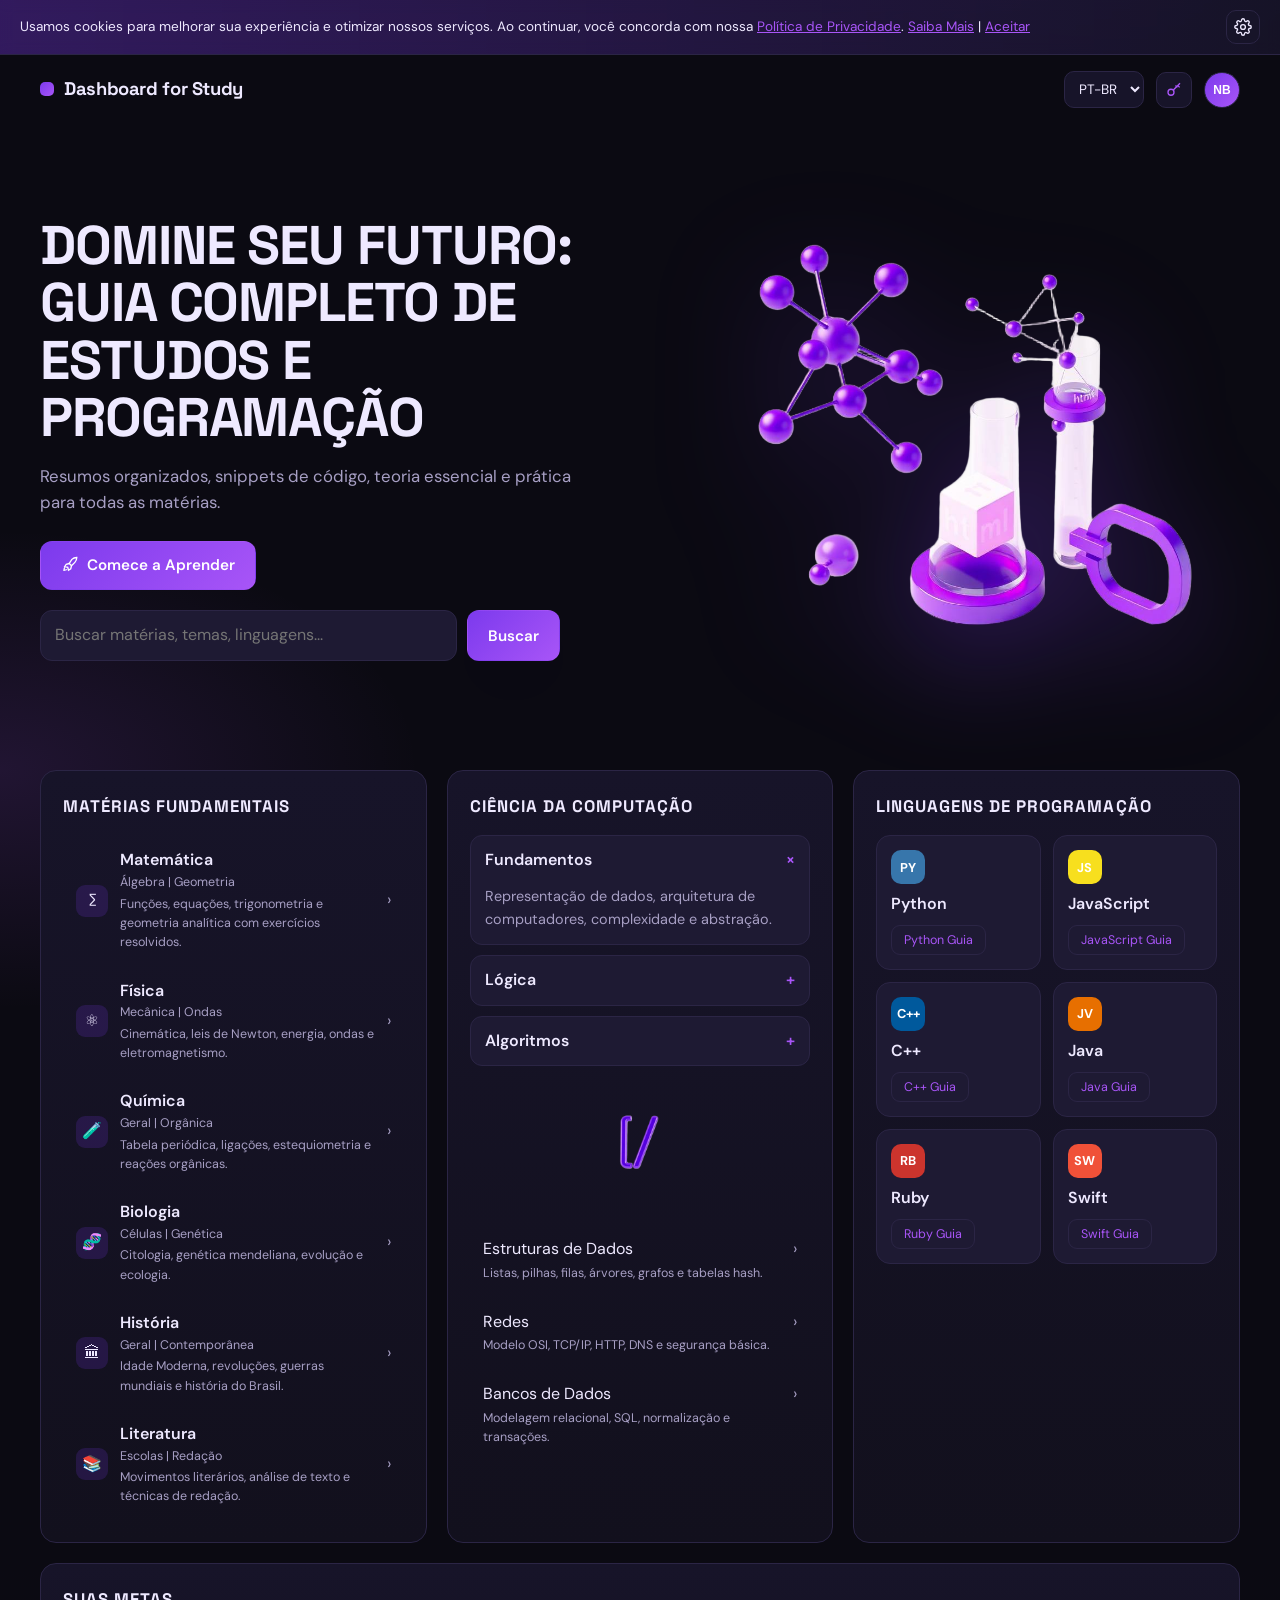
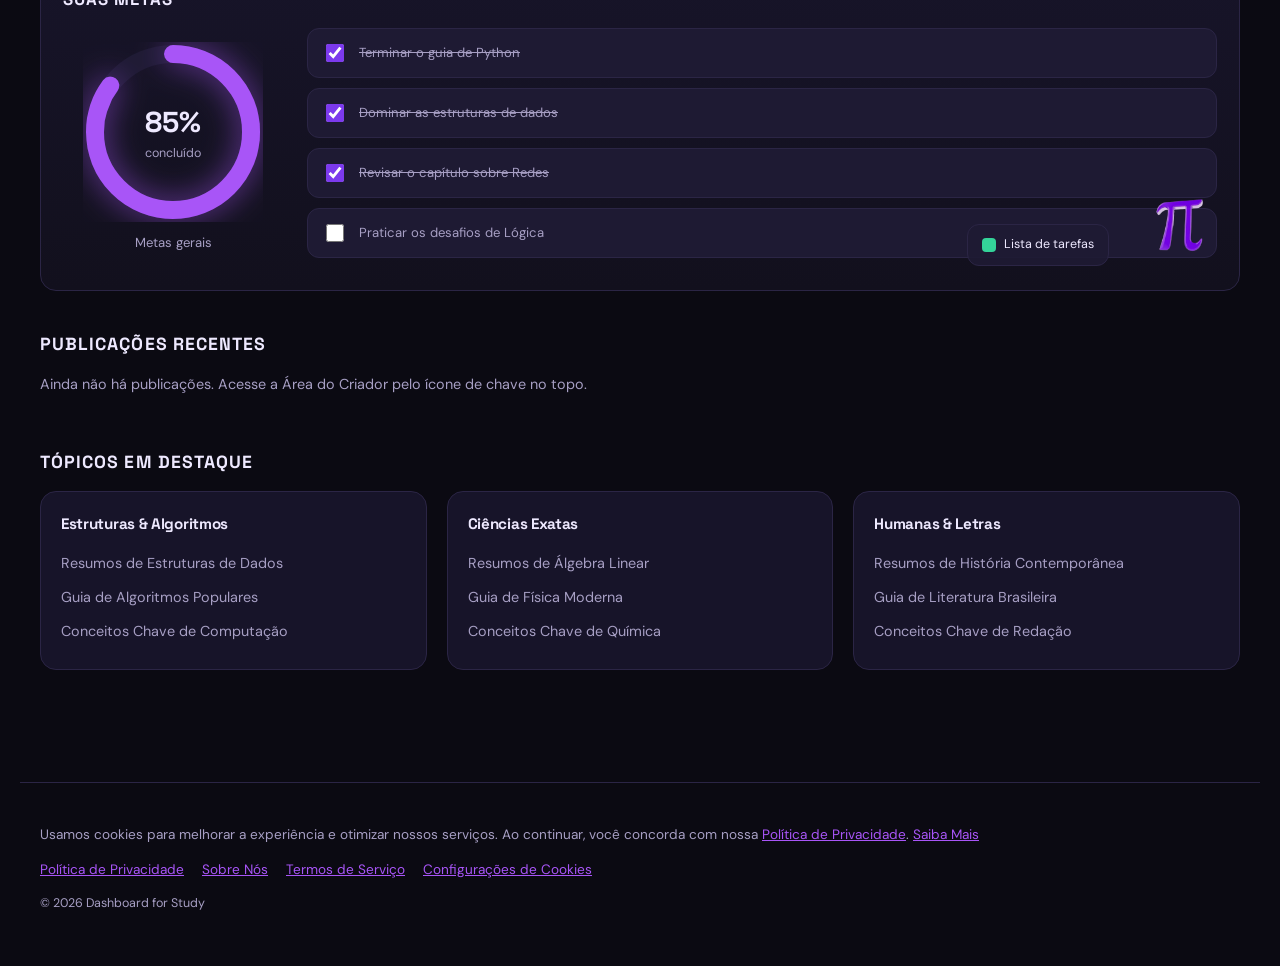
==== commit ee98c88b: "Changes Co-authored-by: nicolle-pixel <287515602+nicolle-pixel@users.noreply.github.com>" ====
--- a/public/site/index.html
+++ b/public/site/index.html
@@ -157,16 +157,26 @@
     <footer class="footer">
       <p class="footer__note">
         <span data-i18n="footer.text"></span>
-        <a href="#" data-i18n="cookie.privacy"></a>. <a href="#" data-i18n="cookie.more"></a>
+        <a href="#" data-page="privacy" data-i18n="cookie.privacy"></a>. <a href="#" data-page="about" data-i18n="cookie.more"></a>
       </p>
-      <p class="footer__compliance"><a href="#">(Jolly compliant with AEEense requirements)</a></p>
       <nav class="footer__links">
-        <a href="#" data-i18n="cookie.privacy"></a>
-        <a href="#" data-i18n="footer.terms"></a>
+        <a href="#" data-page="privacy" data-i18n="cookie.privacy"></a>
+        <a href="#" data-page="about" data-i18n="footer.about"></a>
+        <a href="#" data-page="terms" data-i18n="footer.terms"></a>
         <a href="#" id="footerCookieSettings" data-i18n="footer.cookieSettings"></a>
       </nav>
       <p class="footer__copy">© <span id="year"></span> Dashboard for Study</p>
     </footer>
+
+    <!-- Janela de detalhes -->
+    <div class="modal hidden" id="modal">
+      <div class="modal__backdrop" data-close="1"></div>
+      <div class="modal__box" role="dialog" aria-modal="true" aria-labelledby="modalTitle">
+        <button class="modal__close" type="button" data-close="1" aria-label="Fechar">×</button>
+        <h2 id="modalTitle"></h2>
+        <div class="modal__body" id="modalBody"></div>
+      </div>
+    </div>
 
     <script src="./i18n.js"></script>
     <script src="./data.js"></script>
--- a/public/site/styles.css
+++ b/public/site/styles.css
@@ -312,3 +312,16 @@
   .results__grid, .recent__grid { grid-template-columns: 1fr; }
   .search { flex-direction: column; }
 }
+
+/* Janela de detalhes */
+.modal { position: fixed; inset: 0; z-index: 60; display: flex; align-items: center; justify-content: center; padding: 20px; }
+.modal.hidden { display: none; }
+.modal__backdrop { position: absolute; inset: 0; background: rgba(4, 4, 14, 0.72); backdrop-filter: blur(3px); }
+.modal__box { position: relative; z-index: 1; width: min(720px, 100%); max-height: 82vh; overflow-y: auto; background: var(--surface); border: 1px solid var(--border); border-radius: var(--radius); padding: 26px 28px; box-shadow: 0 30px 80px rgba(0, 0, 0, 0.55); }
+.modal__box h2 { margin: 0 0 14px; font-size: 1.3rem; padding-right: 34px; }
+.modal__close { position: absolute; top: 12px; right: 14px; width: 34px; height: 34px; border-radius: 50%; border: 1px solid var(--border); background: transparent; color: inherit; font-size: 1.2rem; cursor: pointer; }
+.modal__close:hover { border-color: var(--primary); color: var(--primary-2); }
+.modal__section { margin-bottom: 16px; }
+.modal__section h3 { margin: 0 0 4px; font-size: 0.95rem; color: var(--primary-2); }
+.modal__section p { margin: 0; font-size: 0.9rem; color: var(--muted); line-height: 1.6; }
+body.modal-open { overflow: hidden; }
